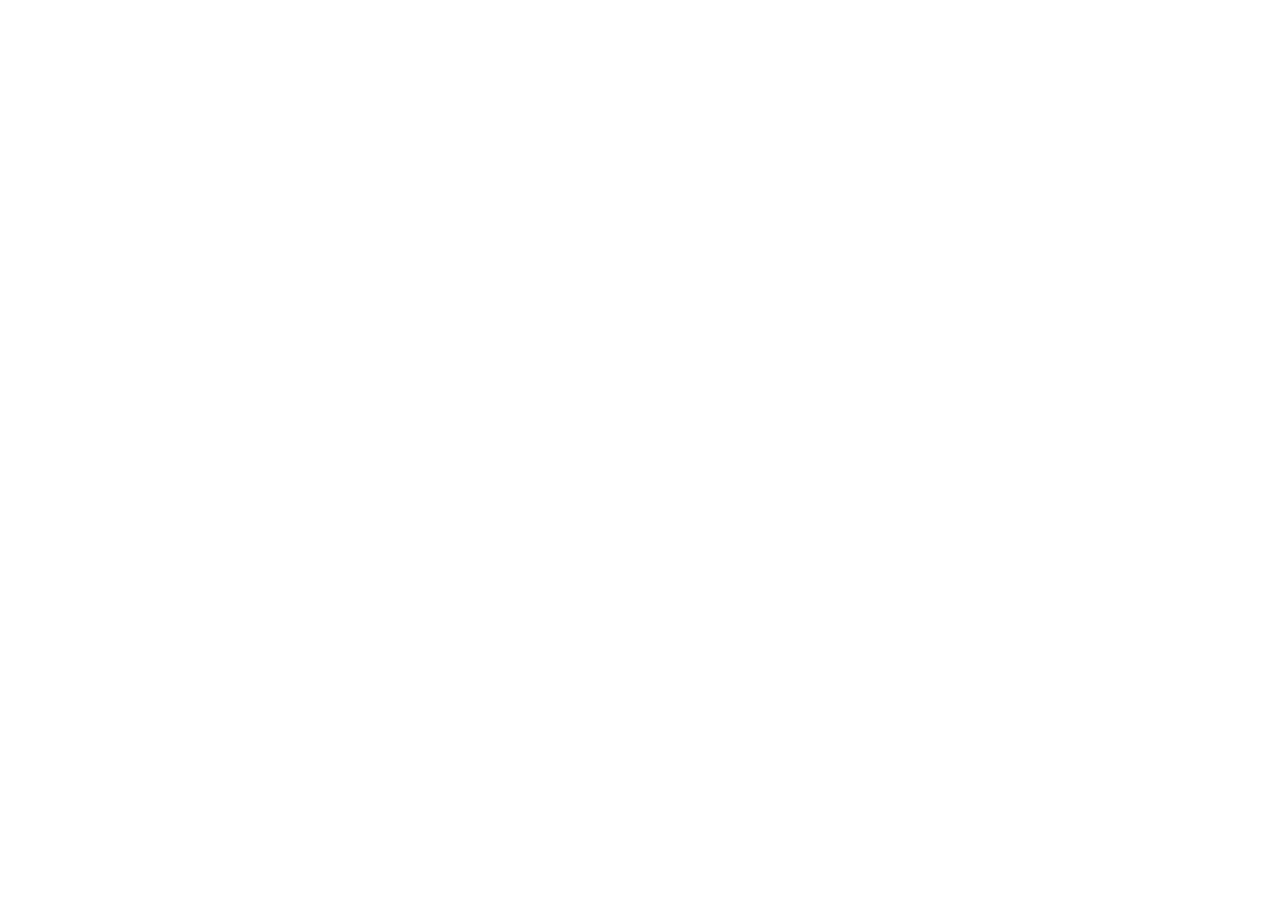
==== index.html @ 70933122 "Add files via upload" ====
<!doctype html>
<html lang="pt-BR"><head><meta charset="utf-8"><meta name="robots" content="noindex"><meta http-equiv="refresh" content="0;url=https://denistostes.figma.site/"><title>Portfólio | Denis Tostes</title></head><body><a href="https://denistostes.figma.site/">Voltar ao portfólio</a></body></html>
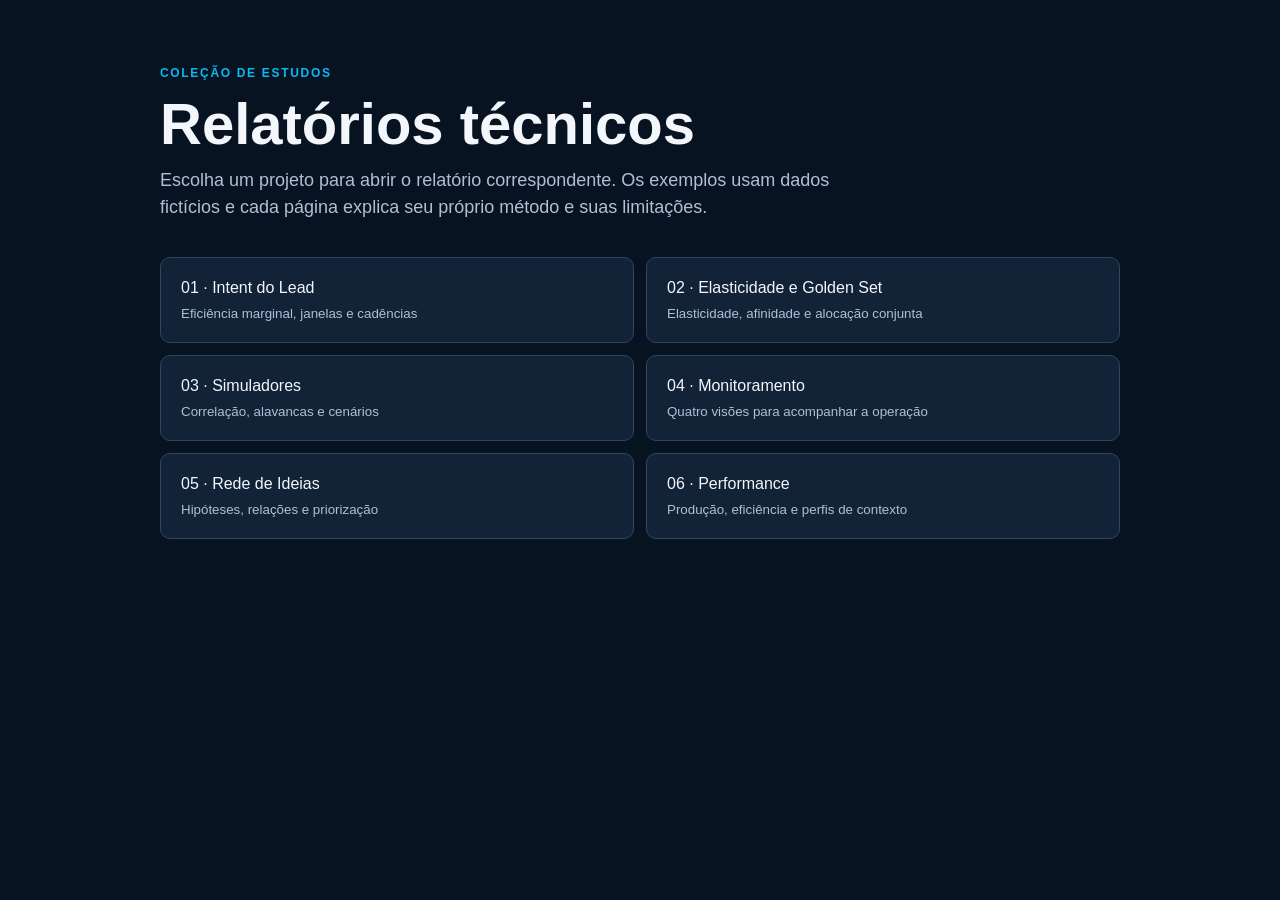
==== commit 8709c2dc: "Update index.html" ====
--- a/index.html
+++ b/index.html
@@ -1,2 +1,37 @@
 <!doctype html>
-<html lang="pt-BR"><head><meta charset="utf-8"><meta name="robots" content="noindex"><meta http-equiv="refresh" content="0;url=https://denistostes.figma.site/"><title>Portfólio | Denis Tostes</title></head><body><a href="https://denistostes.figma.site/">Voltar ao portfólio</a></body></html>
+<html lang="pt-BR">
+<head>
+  <meta charset="utf-8">
+  <meta name="viewport" content="width=device-width, initial-scale=1">
+  <title>Relatórios técnicos</title>
+  <style>
+    :root { color-scheme: dark; --bg: #081321; --panel: #122338; --line: #2c4763; --text: #f3f7fc; --muted: #afc0d5; --accent: #08b9f2; }
+    * { box-sizing: border-box; }
+    body { margin: 0; min-height: 100vh; background: var(--bg); color: var(--text); font: 16px/1.5 Arial, Helvetica, sans-serif; }
+    main { width: min(960px, calc(100% - 32px)); margin: 0 auto; padding: 64px 0; }
+    .eyebrow { color: var(--accent); font-size: 12px; font-weight: 700; letter-spacing: .14em; text-transform: uppercase; }
+    h1 { margin: 12px 0; font-size: clamp(34px, 6vw, 58px); line-height: 1.05; }
+    .intro { max-width: 680px; margin: 0 0 36px; color: var(--muted); font-size: 18px; }
+    nav { display: grid; grid-template-columns: repeat(2, minmax(0, 1fr)); gap: 12px; }
+    a { display: block; padding: 18px 20px; border: 1px solid var(--line); border-radius: 10px; background: var(--panel); color: var(--text); text-decoration: none; }
+    a:hover, a:focus-visible { border-color: var(--accent); color: var(--accent); outline: none; }
+    small { display: block; margin-top: 4px; color: var(--muted); }
+    @media (max-width: 560px) { main { padding: 40px 0; } nav { grid-template-columns: 1fr; } }
+  </style>
+</head>
+<body>
+  <main>
+    <div class="eyebrow">Coleção de estudos</div>
+    <h1>Relatórios técnicos</h1>
+    <p class="intro">Escolha um projeto para abrir o relatório correspondente. Os exemplos usam dados fictícios e cada página explica seu próprio método e suas limitações.</p>
+    <nav aria-label="Projetos">
+      <a href="01-intent-do-lead/">01 · Intent do Lead<small>Eficiência marginal, janelas e cadências</small></a>
+      <a href="02-elasticidade-e-alocacao/">02 · Elasticidade e Golden Set<small>Elasticidade, afinidade e alocação conjunta</small></a>
+      <a href="03-simuladores/">03 · Simuladores<small>Correlação, alavancas e cenários</small></a>
+      <a href="04-monitoramento/">04 · Monitoramento<small>Quatro visões para acompanhar a operação</small></a>
+      <a href="05-rede-de-ideias/">05 · Rede de Ideias<small>Hipóteses, relações e priorização</small></a>
+      <a href="06-performance/">06 · Performance<small>Produção, eficiência e perfis de contexto</small></a>
+    </nav>
+  </main>
+</body>
+</html>
